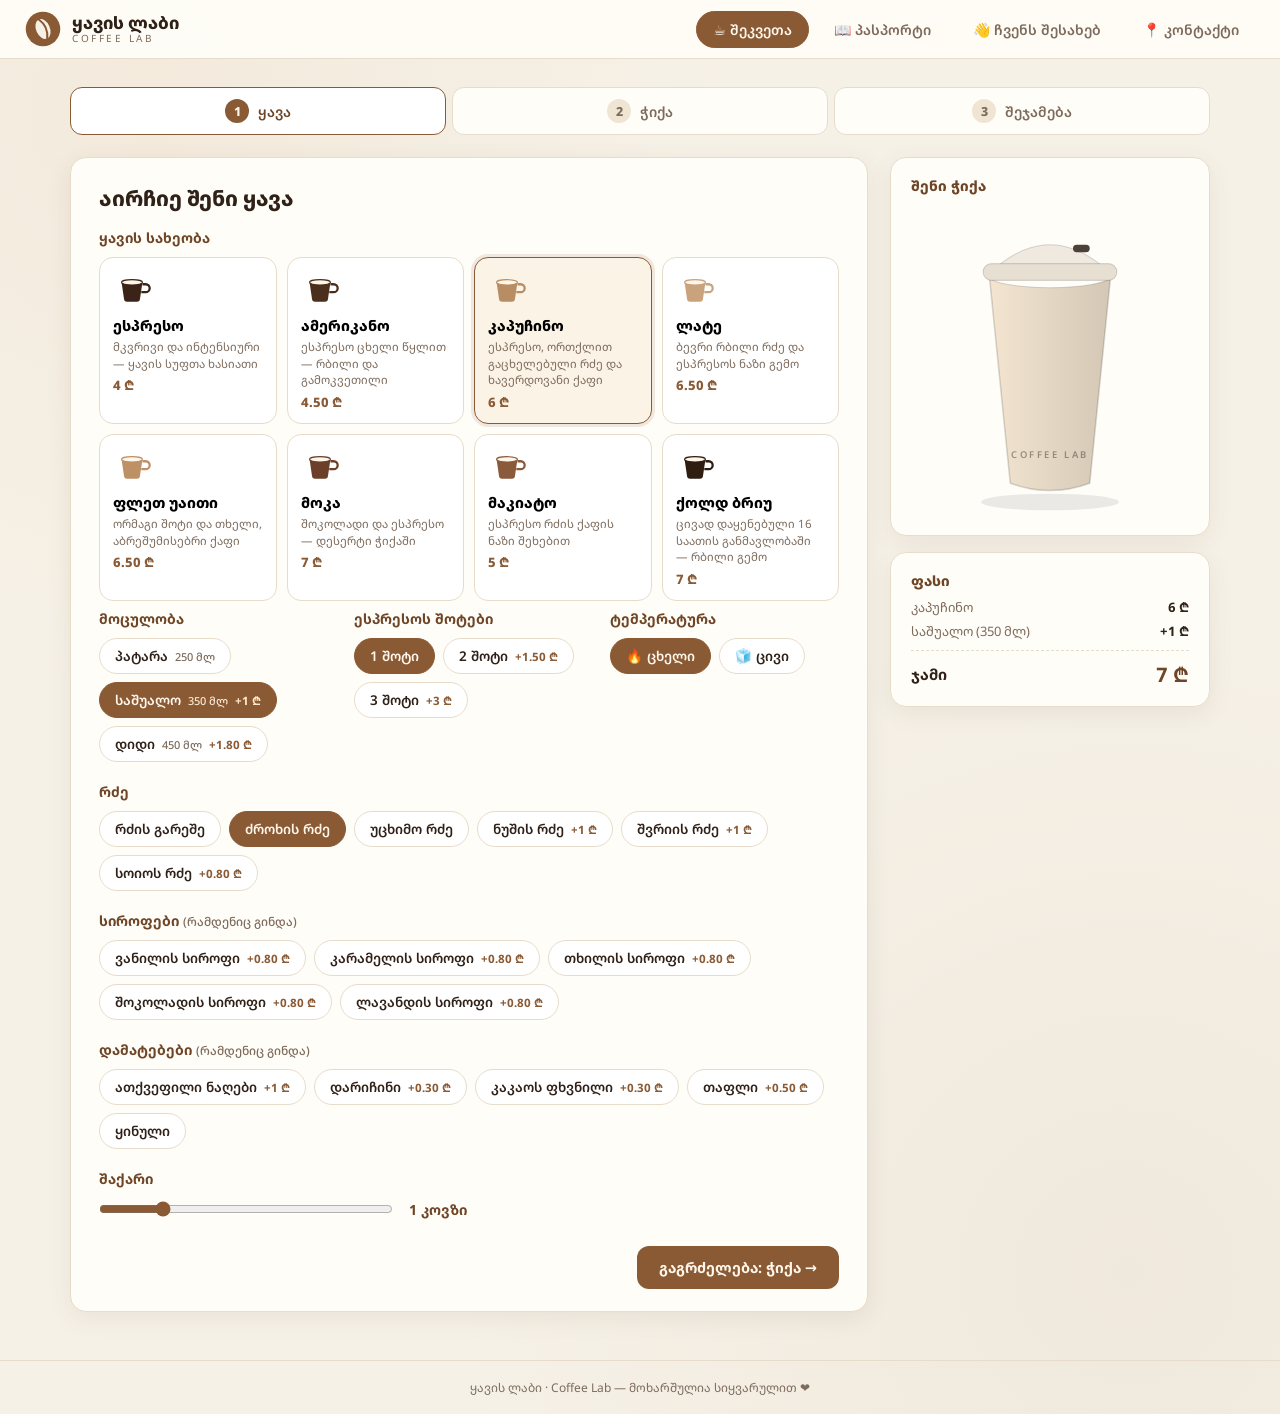
==== index.html @ 173186ed "Initial commit." ====
<!DOCTYPE html>
<html lang="ka">
<head>
<meta charset="UTF-8">
<meta name="viewport" content="width=device-width, initial-scale=1.0">
<title>ყავის ლაბი — შეუკვეთე შენი ყავა</title>
<link rel="icon" href="data:image/svg+xml,<svg xmlns='http://www.w3.org/2000/svg' viewBox='0 0 100 100'><text y='.9em' font-size='90'>☕</text></svg>">
<link rel="preconnect" href="https://fonts.googleapis.com">
<link rel="preconnect" href="https://fonts.gstatic.com" crossorigin>
<link href="https://fonts.googleapis.com/css2?family=Noto+Sans+Georgian:wght@400;600;700;800&display=swap" rel="stylesheet">
<link rel="stylesheet" href="styles.css">
</head>
<body>

<header class="topbar">
  <a class="brand" href="index.html">
    <svg viewBox="0 0 44 44" width="38" height="38" aria-hidden="true">
      <circle cx="22" cy="22" r="20" fill="#8a5a34"/>
      <g transform="rotate(-24 22 22)">
        <ellipse cx="22" cy="22" rx="8" ry="12" fill="#f6f1e7"/>
        <path d="M22 10 q7 12 0 24" fill="none" stroke="#8a5a34" stroke-width="2.4" stroke-linecap="round"/>
      </g>
    </svg>
    <span class="brand-text"><strong>ყავის ლაბი</strong><small>COFFEE LAB</small></span>
  </a>
  <nav class="topnav">
    <a class="nav-btn active" href="index.html" id="navOrder">☕ შეკვეთა</a>
    <a class="nav-btn" href="passport.html">📖 პასპორტი <span class="badge hidden" id="stampBadge"></span></a>
    <a class="nav-btn" href="about.html">👋 ჩვენს შესახებ</a>
    <a class="nav-btn" href="contact.html">📍 კონტაქტი</a>
  </nav>
  <div class="user-chip hidden" id="userChip"></div>
</header>

<main>

  <!-- ================= შეკვეთის ვიზარდი ================= -->
  <section id="view-order">
    <ol class="steps" id="stepsBar">
      <li data-step="1" class="active" role="button" tabindex="0"><span class="num">1</span><span class="lbl">ყავა</span></li>
      <li data-step="2" role="button" tabindex="0"><span class="num">2</span><span class="lbl">ჭიქა</span></li>
      <li data-step="3" role="button" tabindex="0"><span class="num">3</span><span class="lbl">შეჯამება</span></li>
    </ol>

    <div class="wizard">
      <div class="panels">

        <!-- ნაბიჯი 1: ყავა -->
        <section class="panel" id="step1">
          <h2>აირჩიე შენი ყავა</h2>

          <h3 class="opt-title">ყავის სახეობა</h3>
          <div class="coffee-grid" id="coffeeTypes"></div>

          <div class="opt-row">
            <div class="opt-col">
              <h3 class="opt-title">მოცულობა</h3>
              <div class="chip-group" id="volumeChips"></div>
            </div>
            <div class="opt-col">
              <h3 class="opt-title">ესპრესოს შოტები</h3>
              <div class="chip-group" id="shotChips"></div>
            </div>
            <div class="opt-col">
              <h3 class="opt-title">ტემპერატურა</h3>
              <div class="chip-group" id="tempChips"></div>
            </div>
          </div>

          <h3 class="opt-title">რძე</h3>
          <div class="chip-group" id="milkChips"></div>

          <h3 class="opt-title">სიროფები <small class="hint">(რამდენიც გინდა)</small></h3>
          <div class="chip-group" id="syrupChips"></div>

          <h3 class="opt-title">დამატებები <small class="hint">(რამდენიც გინდა)</small></h3>
          <div class="chip-group" id="extraChips"></div>

          <h3 class="opt-title">შაქარი</h3>
          <div class="sugar-row">
            <input type="range" id="sugarRange" min="0" max="5" step="1" value="1" aria-label="შაქრის რაოდენობა">
            <output id="sugarOut" for="sugarRange">1 კოვზი</output>
          </div>

          <div class="panel-nav">
            <span></span>
            <button type="button" class="btn primary" id="toStep2">გაგრძელება: ჭიქა →</button>
          </div>
        </section>

        <!-- ნაბიჯი 2: ფინჯანი -->
        <section class="panel hidden" id="step2">
          <h2>მოირგე ჭიქა</h2>

          <h3 class="opt-title">ჭიქის ფერი</h3>
          <div class="swatch-row">
            <div class="swatches" id="colorSwatches"></div>
            <label class="custom-color">
              <input type="color" id="customColor" value="#f3e5d0">
              <span>სხვა ფერი</span>
            </label>
          </div>

          <h3 class="opt-title">წარწერა ჭიქაზე <small class="hint">(უფასო პერსონალიზაცია 🎁)</small></h3>
          <input type="text" id="cupTextInput" class="text-input" maxlength="18"
                 placeholder="მაგ.: დილა მშვიდობისა ☀" autocomplete="off">
          <p class="hint" id="cupTextCount">0 / 18 სიმბოლო</p>

          <div class="opt-row">
            <div class="opt-col">
              <h3 class="opt-title">ხუფი</h3>
              <div class="chip-group" id="lidChips"></div>
            </div>
            <div class="opt-col">
              <h3 class="opt-title">საწრუპი</h3>
              <div class="chip-group" id="strawChips"></div>
            </div>
          </div>

          <div class="panel-nav">
            <button type="button" class="btn ghost" id="backTo1">← უკან</button>
            <button type="button" class="btn primary" id="toStep3">გაგრძელება: შეჯამება →</button>
          </div>
        </section>

        <!-- ნაბიჯი 3: შეჯამება -->
        <section class="panel hidden" id="step3">
          <h2>შეკვეთის შეჯამება</h2>
          <div id="summaryBox"></div>
          <div class="panel-nav">
            <button type="button" class="btn ghost" id="backTo2">← უკან</button>
            <button type="button" class="btn primary big" id="placeOrderBtn">შეკვეთის გაფორმება ☕</button>
          </div>
        </section>

      </div>

      <!-- გვერდითი პანელი: გადახედვა + ფასი -->
      <aside class="sidebar">
        <div class="preview-card">
          <h3>შენი ჭიქა</h3>
          <svg id="cupSvg" viewBox="0 0 220 300" role="img" aria-label="ჭიქის გადახედვა">
            <defs>
              <linearGradient id="shadeGrad" x1="0" y1="0" x2="1" y2="0">
                <stop offset="0" stop-color="#000" stop-opacity="0"/>
                <stop offset="1" stop-color="#000" stop-opacity=".13"/>
              </linearGradient>
              <pattern id="strawStripes" width="9" height="9" patternTransform="rotate(45)" patternUnits="userSpaceOnUse">
                <rect width="9" height="9" fill="transparent"/>
                <rect width="4.5" height="9" fill="#e05252" fill-opacity=".85"/>
              </pattern>
            </defs>
            <ellipse cx="110" cy="286" rx="66" ry="8" fill="#000" opacity=".08"/>
            <g id="steamG">
              <path class="steam s1" d="M85 46 q6 -10 0 -20 q-5 -8 1 -14"/>
              <path class="steam s2" d="M110 42 q7 -11 0 -22 q-6 -9 1 -14"/>
              <path class="steam s3" d="M135 46 q6 -10 0 -20 q-5 -8 1 -14"/>
            </g>
            <path id="cupBody" d="M52 70 L72 268 q38 14 76 0 L168 70 Z" fill="#f3e5d0" stroke="#00000026" stroke-width="1.5"/>
            <path id="cupShade" d="M52 70 L72 268 q38 14 76 0 L168 70 Z" fill="url(#shadeGrad)"/>
            <ellipse id="cupRim" cx="110" cy="70" rx="58" ry="11" fill="#fffdf8" stroke="#00000026"/>
            <ellipse id="coffeeTop" cx="110" cy="70" rx="50" ry="8.5" fill="#6b4226"/>
            <g id="iceG">
              <rect x="92" y="62" width="14" height="12" rx="3" fill="#fff" opacity=".85" transform="rotate(-12 99 68)"/>
              <rect x="116" y="63" width="13" height="11" rx="3" fill="#fff" opacity=".72" transform="rotate(9 122 68)"/>
            </g>
            <text id="cupText" x="110" y="182" text-anchor="middle" font-weight="700"></text>
            <text id="cupBrand" x="110" y="244" text-anchor="middle" font-size="9" letter-spacing="2.5" opacity=".45" font-weight="600">COFFEE LAB</text>
            <g id="lidG">
              <path id="lidDome" d="M58 62 Q110 18 162 62 Z" fill="#efe9df" stroke="#00000026"/>
              <rect x="46" y="58" width="128" height="16" rx="8" fill="#e6dfd2" stroke="#00000026"/>
              <rect id="sipHole" x="132" y="40" width="16" height="7" rx="3.5" fill="#4c4238"/>
            </g>
            <g id="strawG">
              <rect id="strawRect" x="128" y="4" width="12" height="62" rx="5" transform="rotate(14 134 35)" fill="#f3f1ec" stroke="#00000022"/>
              <rect id="strawStripe" x="128" y="4" width="12" height="62" rx="5" transform="rotate(14 134 35)" fill="url(#strawStripes)"/>
            </g>
          </svg>
        </div>
        <div class="price-card">
          <h3>ფასი</h3>
          <div id="priceLines"></div>
          <div class="price-total"><span>ჯამი</span><b id="priceTotal">0 ₾</b></div>
        </div>
      </aside>
    </div>
  </section>

</main>

<footer class="footer">
  <span>ყავის ლაბი · Coffee Lab — მოხარშულია სიყვარულით ❤</span>
</footer>

<!-- მოდალი -->
<div class="modal-backdrop hidden" id="modal">
  <div class="modal" role="dialog" aria-modal="true" tabindex="-1">
    <div id="modalContent"></div>
  </div>
</div>

<div id="toast" class="toast" role="status"></div>

<script src="shared.js"></script>
<script src="app.js"></script>
</body>
</html>
---- styles.css ----
/* ================= ცვლადები და საბაზო ================= */
:root{
  --bg:#f6f1e7;
  --card:#fffdf8;
  --ink:#2f2118;
  --muted:#7d6b5c;
  --accent:#8a5a34;
  --accent-dark:#6e4526;
  --accent-2:#c98d4b;
  --line:#e7dccb;
  --good:#3f7d4e;
  --gold:#d4af37;
  --paper:#f7f0dd;
  --shadow:0 6px 24px rgba(74,47,29,.08);
  --radius:16px;
}
*{box-sizing:border-box;margin:0;padding:0}
html{scroll-behavior:smooth}
body{
  font-family:'Noto Sans Georgian','Sylfaen',system-ui,sans-serif;
  background:
    radial-gradient(circle at 12% 8%, rgba(201,141,75,.07), transparent 34%),
    radial-gradient(circle at 88% 90%, rgba(138,90,52,.06), transparent 40%),
    var(--bg);
  color:var(--ink);
  min-height:100vh;
  display:flex;flex-direction:column;
}
button{font-family:inherit;cursor:pointer}
input,output,textarea,select{font-family:inherit}
button:focus-visible,a:focus-visible,[tabindex]:focus-visible,input:focus-visible,textarea:focus-visible{
  outline:2.5px solid var(--accent-2);outline-offset:2px;
}
.modal:focus{outline:none}
.hidden{display:none !important}
main{flex:1;width:100%;max-width:1180px;margin:0 auto;padding:24px 20px 48px}

/* ================= ზედა ზოლი ================= */
.topbar{
  position:sticky;top:0;z-index:50;
  display:flex;align-items:center;gap:20px;
  padding:10px 24px;
  background:rgba(255,253,248,.92);
  backdrop-filter:blur(8px);
  border-bottom:1px solid var(--line);
}
.brand{display:flex;align-items:center;gap:10px;background:none;border:none;color:var(--ink)}
.brand-text{display:flex;flex-direction:column;text-align:left;line-height:1.15}
.brand-text strong{font-size:17px;font-weight:800}
.brand-text small{font-size:10px;letter-spacing:2.5px;color:var(--muted)}
.topnav{display:flex;gap:8px;margin-left:auto;flex-wrap:wrap;justify-content:flex-end}
.nav-btn{
  border:1px solid transparent;background:none;border-radius:99px;
  padding:8px 16px;font-size:14px;font-weight:600;color:var(--muted);
  display:flex;align-items:center;gap:6px;
}
.nav-btn:hover{background:#f1e8d8}
.nav-btn.active{background:var(--accent);color:#fff7ec;border-color:var(--accent)}
.badge{
  background:var(--gold);color:#4a3410;border-radius:99px;
  font-size:11px;font-weight:800;padding:1px 7px;min-width:20px;text-align:center;
}
.user-chip{
  display:flex;align-items:center;gap:8px;font-size:13.5px;font-weight:600;
  background:#f1e8d8;border-radius:99px;padding:4px 14px 4px 4px;cursor:pointer;
}
.user-chip .uc-name{max-width:150px;overflow:hidden;text-overflow:ellipsis;white-space:nowrap}
.avatar{
  width:30px;height:30px;border-radius:50%;background:var(--accent);
  color:#fff7ec;display:flex;align-items:center;justify-content:center;
  font-size:12.5px;font-weight:800;
}

/* ================= ნაბიჯები ================= */
.steps{
  display:flex;gap:6px;list-style:none;margin:4px 0 22px;
  counter-reset:step;
}
.steps li{
  flex:1;display:flex;align-items:center;justify-content:center;gap:9px;
  padding:11px 8px;border-radius:12px;
  background:var(--card);border:1px solid var(--line);
  color:var(--muted);font-size:14px;font-weight:600;
  cursor:pointer;transition:.18s;
}
.steps li .num{
  width:24px;height:24px;border-radius:50%;
  background:#efe5d2;display:flex;align-items:center;justify-content:center;
  font-size:12.5px;font-weight:800;
}
.steps li.active{border-color:var(--accent);color:var(--accent-dark);background:#fff}
.steps li.active .num{background:var(--accent);color:#fff7ec}
.steps li.done{color:var(--good)}
.steps li.done .num{background:var(--good);color:#fff}

/* ================= ვიზარდის განლაგება ================= */
.wizard{display:grid;grid-template-columns:1fr 320px;gap:22px;align-items:start}
.panels{min-width:0}
.panel{
  background:var(--card);border:1px solid var(--line);border-radius:var(--radius);
  box-shadow:var(--shadow);padding:26px 28px 22px;
}
.panel h2{font-size:21px;font-weight:800;margin-bottom:16px}
.opt-title{font-size:14px;font-weight:700;margin:20px 0 10px;color:var(--accent-dark)}
.opt-title:first-of-type{margin-top:8px}
.hint{font-size:12px;color:var(--muted);font-weight:500}
.opt-row{display:flex;flex-wrap:wrap;gap:8px 26px}
.opt-col{flex:1;min-width:170px}

/* ყავის ბარათები */
.coffee-grid{display:grid;grid-template-columns:repeat(auto-fill,minmax(158px,1fr));gap:10px}
.coffee-card{
  display:flex;flex-direction:column;align-items:flex-start;gap:4px;
  border:1.5px solid var(--line);border-radius:14px;background:#fff;
  padding:12px 13px;text-align:left;transition:.15s;
}
.coffee-card:hover{border-color:var(--accent-2);transform:translateY(-1px)}
.coffee-card.selected{border-color:var(--accent);background:#fbf3e6;box-shadow:0 0 0 3px rgba(138,90,52,.13)}
.cc-name{font-size:14.5px;font-weight:800}
.cc-desc{font-size:11.5px;color:var(--muted);line-height:1.45;min-height:33px}
.cc-price{font-size:13px;font-weight:800;color:var(--accent)}

/* ჩიპები */
.chip-group{display:flex;flex-wrap:wrap;gap:8px}
.chip{
  display:flex;align-items:center;gap:7px;
  border:1.5px solid var(--line);border-radius:99px;background:#fff;
  padding:8px 15px;font-size:13.5px;font-weight:600;color:var(--ink);
  transition:.15s;
}
.chip:hover{border-color:var(--accent-2)}
.chip.selected{background:var(--accent);border-color:var(--accent);color:#fff7ec}
.chip .chip-sub{font-size:11px;color:var(--muted);font-weight:500}
.chip.selected .chip-sub{color:#f9ead6}
.chip .chip-price{font-size:11.5px;font-weight:700;color:var(--accent)}
.chip.selected .chip-price{color:#ffe9c9}

/* შაქრის სლაიდერი */
.sugar-row{display:flex;align-items:center;gap:16px;max-width:420px}
.sugar-row input[type=range]{flex:1;accent-color:var(--accent);height:22px}
.sugar-row output{font-size:14px;font-weight:700;color:var(--accent-dark);min-width:110px}

/* ფერის არჩევა */
.swatch-row{display:flex;align-items:center;flex-wrap:wrap;gap:14px}
.swatches{display:flex;flex-wrap:wrap;gap:9px}
.swatch{
  width:38px;height:38px;border-radius:50%;border:2px solid rgba(0,0,0,.12);
  transition:.15s;position:relative;
}
.swatch:hover{transform:scale(1.1)}
.swatch.selected{box-shadow:0 0 0 3px var(--card),0 0 0 6px var(--accent)}
.custom-color{
  display:flex;align-items:center;gap:8px;font-size:13px;font-weight:600;color:var(--muted);
  cursor:pointer;
}
.custom-color input[type=color]{
  width:38px;height:38px;border:none;border-radius:50%;overflow:hidden;
  background:none;cursor:pointer;padding:0;
}
.custom-color input[type=color]::-webkit-color-swatch-wrapper{padding:0}
.custom-color input[type=color]::-webkit-color-swatch{border-radius:50%;border:2px dashed rgba(0,0,0,.25)}

/* ტექსტის ველი */
.text-input{
  width:100%;max-width:420px;
  border:1.5px solid var(--line);border-radius:12px;background:#fff;
  padding:11px 14px;font-size:15px;color:var(--ink);outline:none;transition:.15s;
}
.text-input:focus{border-color:var(--accent);box-shadow:0 0 0 3px rgba(138,90,52,.12)}
#cupTextCount{margin-top:6px}

/* პანელის ნავიგაცია */
.panel-nav{display:flex;justify-content:space-between;align-items:center;margin-top:26px;gap:12px}
.btn{
  border:none;border-radius:12px;padding:12px 22px;
  font-size:14.5px;font-weight:700;transition:.15s;
}
a.btn{display:inline-flex;align-items:center;justify-content:center;text-decoration:none;text-align:center}
.btn.primary{background:var(--accent);color:#fff7ec}
.btn.primary:hover{background:var(--accent-dark)}
.btn.primary.big{font-size:16px;padding:14px 28px}
.btn.ghost{background:none;border:1.5px solid var(--line);color:var(--muted)}
.btn.ghost:hover{border-color:var(--accent-2);color:var(--accent-dark)}
.btn.gold{background:var(--gold);color:#4a3410}
.btn.gold:hover{filter:brightness(1.06)}

/* ================= გვერდითი პანელი ================= */
.sidebar{position:sticky;top:76px;display:flex;flex-direction:column;gap:16px}
.preview-card,.price-card{
  background:var(--card);border:1px solid var(--line);border-radius:var(--radius);
  box-shadow:var(--shadow);padding:18px 20px;
}
.preview-card h3,.price-card h3{font-size:14px;font-weight:800;color:var(--accent-dark);margin-bottom:8px}
#cupSvg{width:100%;max-width:230px;display:block;margin:0 auto}
#cupText{font-family:'Noto Sans Georgian','Sylfaen',system-ui,sans-serif}

.steam{fill:none;stroke:#b9a893;stroke-width:4;stroke-linecap:round;opacity:.5;animation:steam 2.6s ease-in-out infinite}
.steam.s2{animation-delay:.5s}
.steam.s3{animation-delay:1s}
@keyframes steam{
  0%,100%{opacity:.12;transform:translateY(2px)}
  50%{opacity:.55;transform:translateY(-3px)}
}

#priceLines{display:flex;flex-direction:column;gap:6px;margin-bottom:10px}
.price-line{display:flex;justify-content:space-between;gap:10px;font-size:13px;color:var(--muted)}
.price-line b{color:var(--ink);font-weight:700;white-space:nowrap}
.price-total{
  display:flex;justify-content:space-between;align-items:center;
  border-top:1.5px dashed var(--line);padding-top:10px;font-size:15px;font-weight:700;
}
.price-total b{font-size:20px;color:var(--accent-dark)}

/* ================= შეჯამება ================= */
.sum-section{margin-bottom:18px}
.sum-section h3{font-size:14px;font-weight:800;color:var(--accent-dark);margin-bottom:8px}
.sum-table{width:100%;border-collapse:collapse;font-size:13.5px}
.sum-table td{padding:7px 4px;border-bottom:1px solid #f0e8d8;vertical-align:top}
.sum-table td:first-child{color:var(--muted);width:38%}
.sum-table td:last-child{font-weight:600}
.color-dot{
  display:inline-block;width:15px;height:15px;border-radius:50%;
  border:1.5px solid rgba(0,0,0,.15);vertical-align:-2px;margin-right:6px;
}
.sum-price{
  background:#fbf3e6;border-radius:12px;padding:14px 16px;margin-top:6px;
}
.sum-price .price-line{font-size:13.5px;padding:2px 0}
.sum-price .price-total{border-top-color:#e2d3ba;margin-top:6px}

/* ================= მოდალი ================= */
.modal-backdrop{
  position:fixed;inset:0;z-index:100;
  background:rgba(47,33,24,.45);backdrop-filter:blur(3px);
  display:flex;align-items:center;justify-content:center;padding:20px;
}
.modal{
  background:var(--card);border-radius:20px;box-shadow:0 24px 64px rgba(0,0,0,.25);
  max-width:520px;width:100%;max-height:92vh;overflow-y:auto;
  padding:30px 32px;animation:modalIn .25s ease;
}
@keyframes modalIn{from{transform:translateY(14px) scale(.97);opacity:0}to{transform:none;opacity:1}}
.modal h2{font-size:20px;font-weight:800;margin-bottom:4px}
.modal .order-no{font-size:13px;color:var(--muted);margin-bottom:14px}
.success-icon{
  width:54px;height:54px;border-radius:50%;background:#e5f2e8;color:var(--good);
  display:flex;align-items:center;justify-content:center;font-size:26px;margin-bottom:12px;
}
.modal-stamp{display:flex;justify-content:center;margin:14px 0}
.modal-stamp .stamp-in{animation:stampIn .55s cubic-bezier(.2,1.4,.4,1)}
@keyframes stampIn{
  0%{transform:scale(2.4) rotate(-18deg);opacity:0}
  55%{transform:scale(.93) rotate(2deg);opacity:1}
  100%{transform:scale(1) rotate(0)}
}
.stamp-ghost{filter:grayscale(1);opacity:.45}
.modal .divider{border:none;border-top:1.5px dashed var(--line);margin:18px 0}
.modal .form-row{display:flex;flex-direction:column;gap:5px;margin-bottom:12px}
.modal .form-row label{font-size:12.5px;font-weight:700;color:var(--accent-dark)}
.btn-row{display:flex;gap:10px;flex-wrap:wrap;margin-top:16px}
.btn-row .btn{flex:1;min-width:140px}
.privacy-note{font-size:11.5px;color:var(--muted);margin-top:10px;line-height:1.5}

/* ================= პასპორტი ================= */
.pp-wrap{max-width:1020px;margin:0 auto}
.pp-hero{text-align:center;margin-bottom:22px}
.pp-hero h1{font-size:26px;font-weight:800}
.pp-hero p{color:var(--muted);font-size:14px;margin-top:4px}

/* დახურული ყდა (არარეგისტრირებულთათვის) */
.pp-teaser{display:grid;grid-template-columns:300px 1fr;gap:34px;align-items:center;justify-content:center}
.pp-cover{
  width:300px;height:410px;border-radius:14px 20px 20px 14px;position:relative;
  background:
    radial-gradient(circle at 30% 20%, rgba(255,255,255,.07), transparent 55%),
    linear-gradient(145deg,#24452f,#173021);
  box-shadow:0 18px 44px rgba(23,48,33,.4), inset 0 0 0 2px rgba(212,175,55,.5), inset 0 0 0 10px transparent;
  display:flex;flex-direction:column;align-items:center;justify-content:center;gap:18px;
  color:var(--gold);
}
.pp-cover::before{
  content:'';position:absolute;inset:12px;border:1.5px solid rgba(212,175,55,.55);border-radius:10px;
}
.pp-cover .pp-title{font-size:21px;font-weight:800;letter-spacing:1px;text-align:center}
.pp-cover .pp-sub{font-size:10.5px;letter-spacing:3px;opacity:.8}
.pp-reg-card{
  background:var(--card);border:1px solid var(--line);border-radius:var(--radius);
  box-shadow:var(--shadow);padding:28px 30px;max-width:440px;
}
.pp-reg-card h2{font-size:19px;font-weight:800;margin-bottom:8px}
.pp-reg-card p{font-size:13.5px;color:var(--muted);line-height:1.6;margin-bottom:14px}
.pp-reg-card .form-row{display:flex;flex-direction:column;gap:5px;margin-bottom:12px}
.pp-reg-card label{font-size:12.5px;font-weight:700;color:var(--accent-dark)}
.guest-note{
  background:#fbf3e6;border:1px solid #ecd9b8;border-radius:10px;
  padding:10px 13px;font-size:12.5px;color:var(--accent-dark);margin-bottom:14px;
}

/* გახსნილი პასპორტი */
.pp-book{
  display:grid;grid-template-columns:1fr 1.25fr;border-radius:18px;overflow:hidden;
  box-shadow:0 20px 54px rgba(74,47,29,.18);
  border:1px solid #d9cbb0;
}
.pp-page{
  background:
    repeating-linear-gradient(0deg, transparent 0 26px, rgba(138,90,52,.035) 26px 27px),
    radial-gradient(circle at 50% 0%, rgba(212,175,55,.05), transparent 60%),
    var(--paper);
  padding:28px 30px;min-height:520px;
}
.pp-left{border-right:2px solid #d9cbb0;box-shadow:inset -18px 0 24px -18px rgba(74,47,29,.28)}
.pp-right{box-shadow:inset 18px 0 24px -18px rgba(74,47,29,.28)}
.pp-header{display:flex;align-items:center;gap:12px;margin-bottom:20px}
.pp-header .pp-h-title{font-size:16px;font-weight:800;color:var(--accent-dark);line-height:1.25}
.pp-header .pp-h-title small{display:block;font-size:9.5px;letter-spacing:2.5px;color:var(--muted);font-weight:600}
.pp-photo{
  width:86px;height:86px;border-radius:12px;background:var(--accent);
  color:#fff7ec;font-size:30px;font-weight:800;
  display:flex;align-items:center;justify-content:center;
  border:3px solid #e2d3ba;margin-bottom:16px;
}
.pp-fields{display:grid;grid-template-columns:auto 1fr;gap:7px 16px;font-size:13.5px;margin-bottom:18px}
.pp-fields dt{color:var(--muted);font-size:12px;font-weight:600;padding-top:1px}
.pp-fields dd{font-weight:700}
.pp-stats{display:flex;gap:10px;margin-bottom:18px}
.pp-stats div{
  flex:1;background:#fff;border:1px solid #e7dbc2;border-radius:12px;
  padding:10px 8px;text-align:center;
}
.pp-stats b{display:block;font-size:19px;color:var(--accent-dark)}
.pp-stats span{font-size:11px;color:var(--muted);font-weight:600}
.pp-rankbar{margin-bottom:18px}
.pp-rankbar .rb-lbl{display:flex;justify-content:space-between;font-size:11.5px;color:var(--muted);font-weight:600;margin-bottom:5px}
.pp-rankbar .rb-track{height:8px;border-radius:99px;background:#e9decb;overflow:hidden}
.pp-rankbar .rb-fill{height:100%;border-radius:99px;background:linear-gradient(90deg,var(--accent-2),var(--accent))}
.pp-collection h4{font-size:12.5px;font-weight:800;color:var(--accent-dark);margin-bottom:9px}
.coll-grid{display:grid;grid-template-columns:repeat(4,1fr);gap:7px}
.coll-item{
  display:flex;flex-direction:column;align-items:center;gap:3px;
  background:#fff;border:1px solid #e7dbc2;border-radius:10px;padding:8px 3px 6px;
}
.coll-item span{font-size:9.5px;font-weight:600;color:var(--muted);text-align:center}
.coll-item.locked{opacity:.38;filter:grayscale(1)}
.coll-item.tried{border-color:var(--gold);box-shadow:0 0 0 2px rgba(212,175,55,.25)}

.pp-right h3{font-size:15px;font-weight:800;color:var(--accent-dark);margin-bottom:4px}
.pp-right .pp-r-sub{font-size:12px;color:var(--muted);margin-bottom:16px}
.stamps-grid{display:flex;flex-wrap:wrap;gap:14px;align-content:flex-start}
.stamps-grid svg.stamp{mix-blend-mode:multiply}
.pp-empty{
  text-align:center;color:var(--muted);font-size:14px;padding:60px 20px;line-height:1.7;
}
.pp-actions{display:flex;justify-content:center;gap:12px;margin-top:22px;flex-wrap:wrap}

/* ================= ტოსტი და ფუტერი ================= */
.toast{
  position:fixed;left:50%;bottom:26px;transform:translateX(-50%) translateY(14px);
  background:var(--ink);color:#fff7ec;font-size:13.5px;font-weight:600;
  padding:11px 20px;border-radius:99px;opacity:0;pointer-events:none;
  transition:.25s;z-index:200;max-width:90vw;
}
.toast.show{opacity:1;transform:translateX(-50%)}
.footer{
  text-align:center;color:var(--muted);font-size:12px;
  padding:18px;border-top:1px solid var(--line);
}

/* ================= შიდა გვერდები: შესახებ / კონტაქტი ================= */
a.brand{text-decoration:none;color:inherit}
a.nav-btn{text-decoration:none}
.page-narrow{max-width:860px;margin:0 auto}
.page-hero{text-align:center;margin:10px 0 26px}
.page-hero h1{font-size:26px;font-weight:800}
.page-hero p{color:var(--muted);font-size:14.5px;margin-top:6px}
.page-section{
  background:var(--card);border:1px solid var(--line);border-radius:var(--radius);
  box-shadow:var(--shadow);padding:26px 28px;margin-bottom:20px;
}
.page-section h2{font-size:18px;font-weight:800;color:var(--accent-dark);margin-bottom:10px}
.page-section p{font-size:14px;line-height:1.75}
.page-section p + p{margin-top:10px}
.values-grid{display:grid;grid-template-columns:repeat(auto-fit,minmax(200px,1fr));gap:12px;margin-top:14px}
.value-card{background:#fff;border:1px solid var(--line);border-radius:14px;padding:16px}
.value-card .vc-emoji{font-size:26px;line-height:1}
.value-card h3{font-size:14.5px;font-weight:800;margin:9px 0 5px}
.value-card p{font-size:12.5px;color:var(--muted);line-height:1.6}
.stat-row{display:flex;gap:12px;flex-wrap:wrap;margin-top:14px}
.stat-row div{flex:1;min-width:120px;background:#fbf3e6;border-radius:12px;padding:14px;text-align:center}
.stat-row b{display:block;font-size:22px;color:var(--accent-dark)}
.stat-row span{font-size:12px;color:var(--muted);font-weight:600}
.how-steps{display:grid;grid-template-columns:repeat(auto-fit,minmax(210px,1fr));gap:12px;margin-top:14px}
.how-step{background:#fff;border:1px solid var(--line);border-radius:14px;padding:16px;text-align:center}
.how-step .hs-num{
  width:28px;height:28px;border-radius:50%;background:var(--accent);color:#fff7ec;
  font-weight:800;display:inline-flex;align-items:center;justify-content:center;margin-bottom:8px;
}
.how-step h3{font-size:14px;font-weight:800;margin-bottom:6px}
.how-step p{font-size:12.5px;color:var(--muted);line-height:1.6}
.page-cta{text-align:center;margin:26px 0 10px}
.page-cta .btn{display:inline-block;text-decoration:none}
.contact-grid{display:grid;grid-template-columns:1fr 1.2fr;gap:20px;align-items:start}
.info-list{list-style:none;display:flex;flex-direction:column;gap:15px;font-size:14px}
.info-list li{display:flex;gap:12px;align-items:flex-start}
.info-list .il-icon{font-size:20px;line-height:1.3}
.info-list b{display:block;font-size:13px;color:var(--accent-dark);margin-bottom:2px}
.info-list span{color:var(--muted);font-size:13px;line-height:1.6}
.hours-table{width:100%;border-collapse:collapse;font-size:13.5px;margin-top:6px}
.hours-table td{padding:7px 4px;border-bottom:1px solid #f0e8d8}
.hours-table tr:last-child td{border-bottom:none}
.hours-table td:last-child{text-align:right;font-weight:700;white-space:nowrap}
.contact-form .form-row{display:flex;flex-direction:column;gap:5px;margin-bottom:12px}
.contact-form label{font-size:12.5px;font-weight:700;color:var(--accent-dark)}
textarea.text-input{resize:vertical;min-height:110px}
.social-row{display:flex;gap:10px;flex-wrap:wrap;margin-top:16px}
.social-row a,.social-row span{
  display:flex;align-items:center;gap:7px;
  border:1.5px solid var(--line);border-radius:99px;padding:8px 15px;
  font-size:13px;font-weight:700;color:var(--accent-dark);text-decoration:none;transition:.15s;
}
.social-row a:hover{border-color:var(--accent-2);background:#fbf3e6}
.social-row span{color:var(--muted)}
@media (max-width:760px){
  .contact-grid{grid-template-columns:1fr}
}

/* ================= ადაპტიური ================= */
@media (max-width:920px){
  .wizard{grid-template-columns:1fr}
  .sidebar{position:static;flex-direction:row;flex-wrap:wrap}
  .preview-card,.price-card{flex:1;min-width:260px}
  .pp-teaser{grid-template-columns:1fr;justify-items:center}
  .pp-book{grid-template-columns:1fr}
  .pp-left{border-right:none;border-bottom:2px solid #d9cbb0;box-shadow:none;min-height:auto}
  .pp-right{box-shadow:none}
}
@media (max-width:560px){
  .topbar{padding:8px 12px;gap:8px}
  .brand-text small{display:none}
  .user-chip .uc-name{max-width:80px}
  /* ვიწრო ეკრანზე მენიუ ერთი გადასრიალებადი რიგია — თავსართი დაბალი რჩება */
  .topnav{gap:4px;flex-wrap:nowrap;overflow-x:auto;justify-content:flex-start;
    scrollbar-width:none;-ms-overflow-style:none}
  .topnav::-webkit-scrollbar{display:none}
  .nav-btn{padding:7px 10px;font-size:12.5px;white-space:nowrap;flex:0 0 auto}
  main{padding:16px 12px 40px}
  .panel{padding:20px 16px}
  .steps li .lbl{display:none}
  .modal{padding:22px 18px}
}
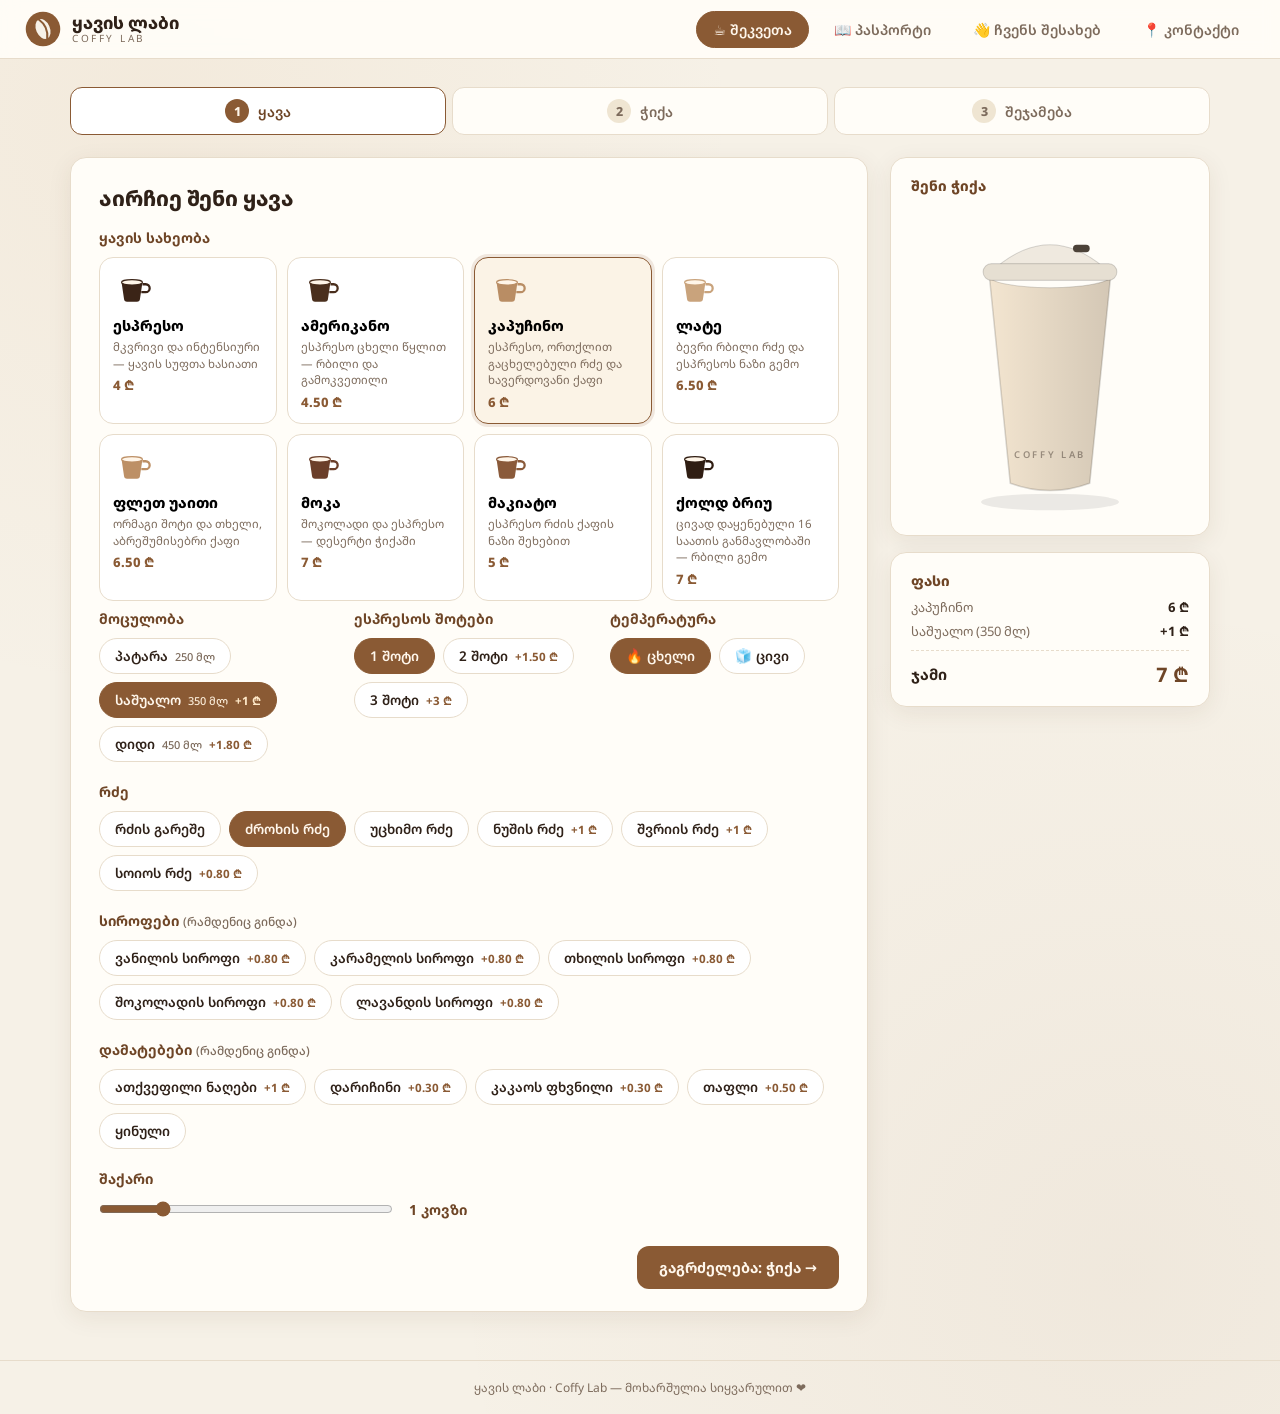
==== commit a18cefa4: "Restructure assets, extract logo.svg, rebrand to Coffy Lab, add specification - Move styles.css into" ====
--- a/index.html
+++ b/index.html
@@ -8,20 +8,14 @@
 <link rel="preconnect" href="https://fonts.googleapis.com">
 <link rel="preconnect" href="https://fonts.gstatic.com" crossorigin>
 <link href="https://fonts.googleapis.com/css2?family=Noto+Sans+Georgian:wght@400;600;700;800&display=swap" rel="stylesheet">
-<link rel="stylesheet" href="styles.css">
+<link rel="stylesheet" href="styles/styles.css">
 </head>
 <body>
 
 <header class="topbar">
   <a class="brand" href="index.html">
-    <svg viewBox="0 0 44 44" width="38" height="38" aria-hidden="true">
-      <circle cx="22" cy="22" r="20" fill="#8a5a34"/>
-      <g transform="rotate(-24 22 22)">
-        <ellipse cx="22" cy="22" rx="8" ry="12" fill="#f6f1e7"/>
-        <path d="M22 10 q7 12 0 24" fill="none" stroke="#8a5a34" stroke-width="2.4" stroke-linecap="round"/>
-      </g>
-    </svg>
-    <span class="brand-text"><strong>ყავის ლაბი</strong><small>COFFEE LAB</small></span>
+    <img src="logo.svg" alt="" width="38" height="38">
+    <span class="brand-text"><strong>ყავის ლაბი</strong><small>COFFY LAB</small></span>
   </a>
   <nav class="topnav">
     <a class="nav-btn active" href="index.html" id="navOrder">☕ შეკვეთა</a>
@@ -165,7 +159,7 @@
               <rect x="116" y="63" width="13" height="11" rx="3" fill="#fff" opacity=".72" transform="rotate(9 122 68)"/>
             </g>
             <text id="cupText" x="110" y="182" text-anchor="middle" font-weight="700"></text>
-            <text id="cupBrand" x="110" y="244" text-anchor="middle" font-size="9" letter-spacing="2.5" opacity=".45" font-weight="600">COFFEE LAB</text>
+            <text id="cupBrand" x="110" y="244" text-anchor="middle" font-size="9" letter-spacing="2.5" opacity=".45" font-weight="600">COFFY LAB</text>
             <g id="lidG">
               <path id="lidDome" d="M58 62 Q110 18 162 62 Z" fill="#efe9df" stroke="#00000026"/>
               <rect x="46" y="58" width="128" height="16" rx="8" fill="#e6dfd2" stroke="#00000026"/>
@@ -189,7 +183,7 @@
 </main>
 
 <footer class="footer">
-  <span>ყავის ლაბი · Coffee Lab — მოხარშულია სიყვარულით ❤</span>
+  <span>ყავის ლაბი · Coffy Lab — მოხარშულია სიყვარულით ❤</span>
 </footer>
 
 <!-- მოდალი -->
@@ -201,7 +195,7 @@
 
 <div id="toast" class="toast" role="status"></div>
 
-<script src="shared.js"></script>
-<script src="app.js"></script>
+<script src="js/shared.js"></script>
+<script src="js/app.js"></script>
 </body>
 </html>
--- a/styles/styles.css
+++ b/styles/styles.css
@@ -0,0 +1,450 @@
+/* ================= ცვლადები და საბაზო ================= */
+:root{
+  --bg:#f6f1e7;
+  --card:#fffdf8;
+  --ink:#2f2118;
+  --muted:#7d6b5c;
+  --accent:#8a5a34;
+  --accent-dark:#6e4526;
+  --accent-2:#c98d4b;
+  --line:#e7dccb;
+  --good:#3f7d4e;
+  --gold:#d4af37;
+  --paper:#f7f0dd;
+  --shadow:0 6px 24px rgba(74,47,29,.08);
+  --radius:16px;
+}
+*{box-sizing:border-box;margin:0;padding:0}
+html{scroll-behavior:smooth}
+body{
+  font-family:'Noto Sans Georgian','Sylfaen',system-ui,sans-serif;
+  background:
+    radial-gradient(circle at 12% 8%, rgba(201,141,75,.07), transparent 34%),
+    radial-gradient(circle at 88% 90%, rgba(138,90,52,.06), transparent 40%),
+    var(--bg);
+  color:var(--ink);
+  min-height:100vh;
+  display:flex;flex-direction:column;
+}
+button{font-family:inherit;cursor:pointer}
+input,output,textarea,select{font-family:inherit}
+button:focus-visible,a:focus-visible,[tabindex]:focus-visible,input:focus-visible,textarea:focus-visible{
+  outline:2.5px solid var(--accent-2);outline-offset:2px;
+}
+.modal:focus{outline:none}
+.hidden{display:none !important}
+main{flex:1;width:100%;max-width:1180px;margin:0 auto;padding:24px 20px 48px}
+
+/* ================= ზედა ზოლი ================= */
+.topbar{
+  position:sticky;top:0;z-index:50;
+  display:flex;align-items:center;gap:20px;
+  padding:10px 24px;
+  background:rgba(255,253,248,.92);
+  backdrop-filter:blur(8px);
+  border-bottom:1px solid var(--line);
+}
+.brand{display:flex;align-items:center;gap:10px;background:none;border:none;color:var(--ink)}
+.brand-text{display:flex;flex-direction:column;text-align:left;line-height:1.15}
+.brand-text strong{font-size:17px;font-weight:800}
+.brand-text small{font-size:10px;letter-spacing:2.5px;color:var(--muted)}
+.topnav{display:flex;gap:8px;margin-left:auto;flex-wrap:wrap;justify-content:flex-end}
+.nav-btn{
+  border:1px solid transparent;background:none;border-radius:99px;
+  padding:8px 16px;font-size:14px;font-weight:600;color:var(--muted);
+  display:flex;align-items:center;gap:6px;
+}
+.nav-btn:hover{background:#f1e8d8}
+.nav-btn.active{background:var(--accent);color:#fff7ec;border-color:var(--accent)}
+.badge{
+  background:var(--gold);color:#4a3410;border-radius:99px;
+  font-size:11px;font-weight:800;padding:1px 7px;min-width:20px;text-align:center;
+}
+.user-chip{
+  display:flex;align-items:center;gap:8px;font-size:13.5px;font-weight:600;
+  background:#f1e8d8;border-radius:99px;padding:4px 14px 4px 4px;cursor:pointer;
+}
+.user-chip .uc-name{max-width:150px;overflow:hidden;text-overflow:ellipsis;white-space:nowrap}
+.avatar{
+  width:30px;height:30px;border-radius:50%;background:var(--accent);
+  color:#fff7ec;display:flex;align-items:center;justify-content:center;
+  font-size:12.5px;font-weight:800;
+}
+
+/* ================= ნაბიჯები ================= */
+.steps{
+  display:flex;gap:6px;list-style:none;margin:4px 0 22px;
+  counter-reset:step;
+}
+.steps li{
+  flex:1;display:flex;align-items:center;justify-content:center;gap:9px;
+  padding:11px 8px;border-radius:12px;
+  background:var(--card);border:1px solid var(--line);
+  color:var(--muted);font-size:14px;font-weight:600;
+  cursor:pointer;transition:.18s;
+}
+.steps li .num{
+  width:24px;height:24px;border-radius:50%;
+  background:#efe5d2;display:flex;align-items:center;justify-content:center;
+  font-size:12.5px;font-weight:800;
+}
+.steps li.active{border-color:var(--accent);color:var(--accent-dark);background:#fff}
+.steps li.active .num{background:var(--accent);color:#fff7ec}
+.steps li.done{color:var(--good)}
+.steps li.done .num{background:var(--good);color:#fff}
+
+/* ================= ვიზარდის განლაგება ================= */
+.wizard{display:grid;grid-template-columns:1fr 320px;gap:22px;align-items:start}
+.panels{min-width:0}
+.panel{
+  background:var(--card);border:1px solid var(--line);border-radius:var(--radius);
+  box-shadow:var(--shadow);padding:26px 28px 22px;
+}
+.panel h2{font-size:21px;font-weight:800;margin-bottom:16px}
+.opt-title{font-size:14px;font-weight:700;margin:20px 0 10px;color:var(--accent-dark)}
+.opt-title:first-of-type{margin-top:8px}
+.hint{font-size:12px;color:var(--muted);font-weight:500}
+.opt-row{display:flex;flex-wrap:wrap;gap:8px 26px}
+.opt-col{flex:1;min-width:170px}
+
+/* ყავის ბარათები */
+.coffee-grid{display:grid;grid-template-columns:repeat(auto-fill,minmax(158px,1fr));gap:10px}
+.coffee-card{
+  display:flex;flex-direction:column;align-items:flex-start;gap:4px;
+  border:1.5px solid var(--line);border-radius:14px;background:#fff;
+  padding:12px 13px;text-align:left;transition:.15s;
+}
+.coffee-card:hover{border-color:var(--accent-2);transform:translateY(-1px)}
+.coffee-card.selected{border-color:var(--accent);background:#fbf3e6;box-shadow:0 0 0 3px rgba(138,90,52,.13)}
+.cc-name{font-size:14.5px;font-weight:800}
+.cc-desc{font-size:11.5px;color:var(--muted);line-height:1.45;min-height:33px}
+.cc-price{font-size:13px;font-weight:800;color:var(--accent)}
+
+/* ჩიპები */
+.chip-group{display:flex;flex-wrap:wrap;gap:8px}
+.chip{
+  display:flex;align-items:center;gap:7px;
+  border:1.5px solid var(--line);border-radius:99px;background:#fff;
+  padding:8px 15px;font-size:13.5px;font-weight:600;color:var(--ink);
+  transition:.15s;
+}
+.chip:hover{border-color:var(--accent-2)}
+.chip.selected{background:var(--accent);border-color:var(--accent);color:#fff7ec}
+.chip .chip-sub{font-size:11px;color:var(--muted);font-weight:500}
+.chip.selected .chip-sub{color:#f9ead6}
+.chip .chip-price{font-size:11.5px;font-weight:700;color:var(--accent)}
+.chip.selected .chip-price{color:#ffe9c9}
+
+/* შაქრის სლაიდერი */
+.sugar-row{display:flex;align-items:center;gap:16px;max-width:420px}
+.sugar-row input[type=range]{flex:1;accent-color:var(--accent);height:22px}
+.sugar-row output{font-size:14px;font-weight:700;color:var(--accent-dark);min-width:110px}
+
+/* ფერის არჩევა */
+.swatch-row{display:flex;align-items:center;flex-wrap:wrap;gap:14px}
+.swatches{display:flex;flex-wrap:wrap;gap:9px}
+.swatch{
+  width:38px;height:38px;border-radius:50%;border:2px solid rgba(0,0,0,.12);
+  transition:.15s;position:relative;
+}
+.swatch:hover{transform:scale(1.1)}
+.swatch.selected{box-shadow:0 0 0 3px var(--card),0 0 0 6px var(--accent)}
+.custom-color{
+  display:flex;align-items:center;gap:8px;font-size:13px;font-weight:600;color:var(--muted);
+  cursor:pointer;
+}
+.custom-color input[type=color]{
+  width:38px;height:38px;border:none;border-radius:50%;overflow:hidden;
+  background:none;cursor:pointer;padding:0;
+}
+.custom-color input[type=color]::-webkit-color-swatch-wrapper{padding:0}
+.custom-color input[type=color]::-webkit-color-swatch{border-radius:50%;border:2px dashed rgba(0,0,0,.25)}
+
+/* ტექსტის ველი */
+.text-input{
+  width:100%;max-width:420px;
+  border:1.5px solid var(--line);border-radius:12px;background:#fff;
+  padding:11px 14px;font-size:15px;color:var(--ink);outline:none;transition:.15s;
+}
+.text-input:focus{border-color:var(--accent);box-shadow:0 0 0 3px rgba(138,90,52,.12)}
+#cupTextCount{margin-top:6px}
+
+/* პანელის ნავიგაცია */
+.panel-nav{display:flex;justify-content:space-between;align-items:center;margin-top:26px;gap:12px}
+.btn{
+  border:none;border-radius:12px;padding:12px 22px;
+  font-size:14.5px;font-weight:700;transition:.15s;
+}
+a.btn{display:inline-flex;align-items:center;justify-content:center;text-decoration:none;text-align:center}
+.btn.primary{background:var(--accent);color:#fff7ec}
+.btn.primary:hover{background:var(--accent-dark)}
+.btn.primary.big{font-size:16px;padding:14px 28px}
+.btn.ghost{background:none;border:1.5px solid var(--line);color:var(--muted)}
+.btn.ghost:hover{border-color:var(--accent-2);color:var(--accent-dark)}
+.btn.gold{background:var(--gold);color:#4a3410}
+.btn.gold:hover{filter:brightness(1.06)}
+
+/* ================= გვერდითი პანელი ================= */
+.sidebar{position:sticky;top:76px;display:flex;flex-direction:column;gap:16px}
+.preview-card,.price-card{
+  background:var(--card);border:1px solid var(--line);border-radius:var(--radius);
+  box-shadow:var(--shadow);padding:18px 20px;
+}
+.preview-card h3,.price-card h3{font-size:14px;font-weight:800;color:var(--accent-dark);margin-bottom:8px}
+#cupSvg{width:100%;max-width:230px;display:block;margin:0 auto}
+#cupText{font-family:'Noto Sans Georgian','Sylfaen',system-ui,sans-serif}
+
+.steam{fill:none;stroke:#b9a893;stroke-width:4;stroke-linecap:round;opacity:.5;animation:steam 2.6s ease-in-out infinite}
+.steam.s2{animation-delay:.5s}
+.steam.s3{animation-delay:1s}
+@keyframes steam{
+  0%,100%{opacity:.12;transform:translateY(2px)}
+  50%{opacity:.55;transform:translateY(-3px)}
+}
+
+#priceLines{display:flex;flex-direction:column;gap:6px;margin-bottom:10px}
+.price-line{display:flex;justify-content:space-between;gap:10px;font-size:13px;color:var(--muted)}
+.price-line b{color:var(--ink);font-weight:700;white-space:nowrap}
+.price-total{
+  display:flex;justify-content:space-between;align-items:center;
+  border-top:1.5px dashed var(--line);padding-top:10px;font-size:15px;font-weight:700;
+}
+.price-total b{font-size:20px;color:var(--accent-dark)}
+
+/* ================= შეჯამება ================= */
+.sum-section{margin-bottom:18px}
+.sum-section h3{font-size:14px;font-weight:800;color:var(--accent-dark);margin-bottom:8px}
+.sum-table{width:100%;border-collapse:collapse;font-size:13.5px}
+.sum-table td{padding:7px 4px;border-bottom:1px solid #f0e8d8;vertical-align:top}
+.sum-table td:first-child{color:var(--muted);width:38%}
+.sum-table td:last-child{font-weight:600}
+.color-dot{
+  display:inline-block;width:15px;height:15px;border-radius:50%;
+  border:1.5px solid rgba(0,0,0,.15);vertical-align:-2px;margin-right:6px;
+}
+.sum-price{
+  background:#fbf3e6;border-radius:12px;padding:14px 16px;margin-top:6px;
+}
+.sum-price .price-line{font-size:13.5px;padding:2px 0}
+.sum-price .price-total{border-top-color:#e2d3ba;margin-top:6px}
+
+/* ================= მოდალი ================= */
+.modal-backdrop{
+  position:fixed;inset:0;z-index:100;
+  background:rgba(47,33,24,.45);backdrop-filter:blur(3px);
+  display:flex;align-items:center;justify-content:center;padding:20px;
+}
+.modal{
+  background:var(--card);border-radius:20px;box-shadow:0 24px 64px rgba(0,0,0,.25);
+  max-width:520px;width:100%;max-height:92vh;overflow-y:auto;
+  padding:30px 32px;animation:modalIn .25s ease;
+}
+@keyframes modalIn{from{transform:translateY(14px) scale(.97);opacity:0}to{transform:none;opacity:1}}
+.modal h2{font-size:20px;font-weight:800;margin-bottom:4px}
+.modal .order-no{font-size:13px;color:var(--muted);margin-bottom:14px}
+.success-icon{
+  width:54px;height:54px;border-radius:50%;background:#e5f2e8;color:var(--good);
+  display:flex;align-items:center;justify-content:center;font-size:26px;margin-bottom:12px;
+}
+.modal-stamp{display:flex;justify-content:center;margin:14px 0}
+.modal-stamp .stamp-in{animation:stampIn .55s cubic-bezier(.2,1.4,.4,1)}
+@keyframes stampIn{
+  0%{transform:scale(2.4) rotate(-18deg);opacity:0}
+  55%{transform:scale(.93) rotate(2deg);opacity:1}
+  100%{transform:scale(1) rotate(0)}
+}
+.stamp-ghost{filter:grayscale(1);opacity:.45}
+.modal .divider{border:none;border-top:1.5px dashed var(--line);margin:18px 0}
+.modal .form-row{display:flex;flex-direction:column;gap:5px;margin-bottom:12px}
+.modal .form-row label{font-size:12.5px;font-weight:700;color:var(--accent-dark)}
+.btn-row{display:flex;gap:10px;flex-wrap:wrap;margin-top:16px}
+.btn-row .btn{flex:1;min-width:140px}
+.privacy-note{font-size:11.5px;color:var(--muted);margin-top:10px;line-height:1.5}
+
+/* ================= პასპორტი ================= */
+.pp-wrap{max-width:1020px;margin:0 auto}
+.pp-hero{text-align:center;margin-bottom:22px}
+.pp-hero h1{font-size:26px;font-weight:800}
+.pp-hero p{color:var(--muted);font-size:14px;margin-top:4px}
+
+/* დახურული ყდა (არარეგისტრირებულთათვის) */
+.pp-teaser{display:grid;grid-template-columns:300px 1fr;gap:34px;align-items:center;justify-content:center}
+.pp-cover{
+  width:300px;height:410px;border-radius:14px 20px 20px 14px;position:relative;
+  background:
+    radial-gradient(circle at 30% 20%, rgba(255,255,255,.07), transparent 55%),
+    linear-gradient(145deg,#24452f,#173021);
+  box-shadow:0 18px 44px rgba(23,48,33,.4), inset 0 0 0 2px rgba(212,175,55,.5), inset 0 0 0 10px transparent;
+  display:flex;flex-direction:column;align-items:center;justify-content:center;gap:18px;
+  color:var(--gold);
+}
+.pp-cover::before{
+  content:'';position:absolute;inset:12px;border:1.5px solid rgba(212,175,55,.55);border-radius:10px;
+}
+.pp-cover .pp-title{font-size:21px;font-weight:800;letter-spacing:1px;text-align:center}
+.pp-cover .pp-sub{font-size:10.5px;letter-spacing:3px;opacity:.8}
+.pp-reg-card{
+  background:var(--card);border:1px solid var(--line);border-radius:var(--radius);
+  box-shadow:var(--shadow);padding:28px 30px;max-width:440px;
+}
+.pp-reg-card h2{font-size:19px;font-weight:800;margin-bottom:8px}
+.pp-reg-card p{font-size:13.5px;color:var(--muted);line-height:1.6;margin-bottom:14px}
+.pp-reg-card .form-row{display:flex;flex-direction:column;gap:5px;margin-bottom:12px}
+.pp-reg-card label{font-size:12.5px;font-weight:700;color:var(--accent-dark)}
+.guest-note{
+  background:#fbf3e6;border:1px solid #ecd9b8;border-radius:10px;
+  padding:10px 13px;font-size:12.5px;color:var(--accent-dark);margin-bottom:14px;
+}
+
+/* გახსნილი პასპორტი */
+.pp-book{
+  display:grid;grid-template-columns:1fr 1.25fr;border-radius:18px;overflow:hidden;
+  box-shadow:0 20px 54px rgba(74,47,29,.18);
+  border:1px solid #d9cbb0;
+}
+.pp-page{
+  background:
+    repeating-linear-gradient(0deg, transparent 0 26px, rgba(138,90,52,.035) 26px 27px),
+    radial-gradient(circle at 50% 0%, rgba(212,175,55,.05), transparent 60%),
+    var(--paper);
+  padding:28px 30px;min-height:520px;
+}
+.pp-left{border-right:2px solid #d9cbb0;box-shadow:inset -18px 0 24px -18px rgba(74,47,29,.28)}
+.pp-right{box-shadow:inset 18px 0 24px -18px rgba(74,47,29,.28)}
+.pp-header{display:flex;align-items:center;gap:12px;margin-bottom:20px}
+.pp-header .pp-h-title{font-size:16px;font-weight:800;color:var(--accent-dark);line-height:1.25}
+.pp-header .pp-h-title small{display:block;font-size:9.5px;letter-spacing:2.5px;color:var(--muted);font-weight:600}
+.pp-photo{
+  width:86px;height:86px;border-radius:12px;background:var(--accent);
+  color:#fff7ec;font-size:30px;font-weight:800;
+  display:flex;align-items:center;justify-content:center;
+  border:3px solid #e2d3ba;margin-bottom:16px;
+}
+.pp-fields{display:grid;grid-template-columns:auto 1fr;gap:7px 16px;font-size:13.5px;margin-bottom:18px}
+.pp-fields dt{color:var(--muted);font-size:12px;font-weight:600;padding-top:1px}
+.pp-fields dd{font-weight:700}
+.pp-stats{display:flex;gap:10px;margin-bottom:18px}
+.pp-stats div{
+  flex:1;background:#fff;border:1px solid #e7dbc2;border-radius:12px;
+  padding:10px 8px;text-align:center;
+}
+.pp-stats b{display:block;font-size:19px;color:var(--accent-dark)}
+.pp-stats span{font-size:11px;color:var(--muted);font-weight:600}
+.pp-rankbar{margin-bottom:18px}
+.pp-rankbar .rb-lbl{display:flex;justify-content:space-between;font-size:11.5px;color:var(--muted);font-weight:600;margin-bottom:5px}
+.pp-rankbar .rb-track{height:8px;border-radius:99px;background:#e9decb;overflow:hidden}
+.pp-rankbar .rb-fill{height:100%;border-radius:99px;background:linear-gradient(90deg,var(--accent-2),var(--accent))}
+.pp-collection h4{font-size:12.5px;font-weight:800;color:var(--accent-dark);margin-bottom:9px}
+.coll-grid{display:grid;grid-template-columns:repeat(4,1fr);gap:7px}
+.coll-item{
+  display:flex;flex-direction:column;align-items:center;gap:3px;
+  background:#fff;border:1px solid #e7dbc2;border-radius:10px;padding:8px 3px 6px;
+}
+.coll-item span{font-size:9.5px;font-weight:600;color:var(--muted);text-align:center}
+.coll-item.locked{opacity:.38;filter:grayscale(1)}
+.coll-item.tried{border-color:var(--gold);box-shadow:0 0 0 2px rgba(212,175,55,.25)}
+
+.pp-right h3{font-size:15px;font-weight:800;color:var(--accent-dark);margin-bottom:4px}
+.pp-right .pp-r-sub{font-size:12px;color:var(--muted);margin-bottom:16px}
+.stamps-grid{display:flex;flex-wrap:wrap;gap:14px;align-content:flex-start}
+.stamps-grid svg.stamp{mix-blend-mode:multiply}
+.pp-empty{
+  text-align:center;color:var(--muted);font-size:14px;padding:60px 20px;line-height:1.7;
+}
+.pp-actions{display:flex;justify-content:center;gap:12px;margin-top:22px;flex-wrap:wrap}
+
+/* ================= ტოსტი და ფუტერი ================= */
+.toast{
+  position:fixed;left:50%;bottom:26px;transform:translateX(-50%) translateY(14px);
+  background:var(--ink);color:#fff7ec;font-size:13.5px;font-weight:600;
+  padding:11px 20px;border-radius:99px;opacity:0;pointer-events:none;
+  transition:.25s;z-index:200;max-width:90vw;
+}
+.toast.show{opacity:1;transform:translateX(-50%)}
+.footer{
+  text-align:center;color:var(--muted);font-size:12px;
+  padding:18px;border-top:1px solid var(--line);
+}
+
+/* ================= შიდა გვერდები: შესახებ / კონტაქტი ================= */
+a.brand{text-decoration:none;color:inherit}
+a.nav-btn{text-decoration:none}
+.page-narrow{max-width:860px;margin:0 auto}
+.page-hero{text-align:center;margin:10px 0 26px}
+.page-hero h1{font-size:26px;font-weight:800}
+.page-hero p{color:var(--muted);font-size:14.5px;margin-top:6px}
+.page-section{
+  background:var(--card);border:1px solid var(--line);border-radius:var(--radius);
+  box-shadow:var(--shadow);padding:26px 28px;margin-bottom:20px;
+}
+.page-section h2{font-size:18px;font-weight:800;color:var(--accent-dark);margin-bottom:10px}
+.page-section p{font-size:14px;line-height:1.75}
+.page-section p + p{margin-top:10px}
+.values-grid{display:grid;grid-template-columns:repeat(auto-fit,minmax(200px,1fr));gap:12px;margin-top:14px}
+.value-card{background:#fff;border:1px solid var(--line);border-radius:14px;padding:16px}
+.value-card .vc-emoji{font-size:26px;line-height:1}
+.value-card h3{font-size:14.5px;font-weight:800;margin:9px 0 5px}
+.value-card p{font-size:12.5px;color:var(--muted);line-height:1.6}
+.stat-row{display:flex;gap:12px;flex-wrap:wrap;margin-top:14px}
+.stat-row div{flex:1;min-width:120px;background:#fbf3e6;border-radius:12px;padding:14px;text-align:center}
+.stat-row b{display:block;font-size:22px;color:var(--accent-dark)}
+.stat-row span{font-size:12px;color:var(--muted);font-weight:600}
+.how-steps{display:grid;grid-template-columns:repeat(auto-fit,minmax(210px,1fr));gap:12px;margin-top:14px}
+.how-step{background:#fff;border:1px solid var(--line);border-radius:14px;padding:16px;text-align:center}
+.how-step .hs-num{
+  width:28px;height:28px;border-radius:50%;background:var(--accent);color:#fff7ec;
+  font-weight:800;display:inline-flex;align-items:center;justify-content:center;margin-bottom:8px;
+}
+.how-step h3{font-size:14px;font-weight:800;margin-bottom:6px}
+.how-step p{font-size:12.5px;color:var(--muted);line-height:1.6}
+.page-cta{text-align:center;margin:26px 0 10px}
+.page-cta .btn{display:inline-block;text-decoration:none}
+.contact-grid{display:grid;grid-template-columns:1fr 1.2fr;gap:20px;align-items:start}
+.info-list{list-style:none;display:flex;flex-direction:column;gap:15px;font-size:14px}
+.info-list li{display:flex;gap:12px;align-items:flex-start}
+.info-list .il-icon{font-size:20px;line-height:1.3}
+.info-list b{display:block;font-size:13px;color:var(--accent-dark);margin-bottom:2px}
+.info-list span{color:var(--muted);font-size:13px;line-height:1.6}
+.hours-table{width:100%;border-collapse:collapse;font-size:13.5px;margin-top:6px}
+.hours-table td{padding:7px 4px;border-bottom:1px solid #f0e8d8}
+.hours-table tr:last-child td{border-bottom:none}
+.hours-table td:last-child{text-align:right;font-weight:700;white-space:nowrap}
+.contact-form .form-row{display:flex;flex-direction:column;gap:5px;margin-bottom:12px}
+.contact-form label{font-size:12.5px;font-weight:700;color:var(--accent-dark)}
+textarea.text-input{resize:vertical;min-height:110px}
+.social-row{display:flex;gap:10px;flex-wrap:wrap;margin-top:16px}
+.social-row a,.social-row span{
+  display:flex;align-items:center;gap:7px;
+  border:1.5px solid var(--line);border-radius:99px;padding:8px 15px;
+  font-size:13px;font-weight:700;color:var(--accent-dark);text-decoration:none;transition:.15s;
+}
+.social-row a:hover{border-color:var(--accent-2);background:#fbf3e6}
+.social-row span{color:var(--muted)}
+@media (max-width:760px){
+  .contact-grid{grid-template-columns:1fr}
+}
+
+/* ================= ადაპტიური ================= */
+@media (max-width:920px){
+  .wizard{grid-template-columns:1fr}
+  .sidebar{position:static;flex-direction:row;flex-wrap:wrap}
+  .preview-card,.price-card{flex:1;min-width:260px}
+  .pp-teaser{grid-template-columns:1fr;justify-items:center}
+  .pp-book{grid-template-columns:1fr}
+  .pp-left{border-right:none;border-bottom:2px solid #d9cbb0;box-shadow:none;min-height:auto}
+  .pp-right{box-shadow:none}
+}
+@media (max-width:560px){
+  .topbar{padding:8px 12px;gap:8px}
+  .brand-text small{display:none}
+  .user-chip .uc-name{max-width:80px}
+  /* ვიწრო ეკრანზე მენიუ ერთი გადასრიალებადი რიგია — თავსართი დაბალი რჩება */
+  .topnav{gap:4px;flex-wrap:nowrap;overflow-x:auto;justify-content:flex-start;
+    scrollbar-width:none;-ms-overflow-style:none}
+  .topnav::-webkit-scrollbar{display:none}
+  .nav-btn{padding:7px 10px;font-size:12.5px;white-space:nowrap;flex:0 0 auto}
+  main{padding:16px 12px 40px}
+  .panel{padding:20px 16px}
+  .steps li .lbl{display:none}
+  .modal{padding:22px 18px}
+}
